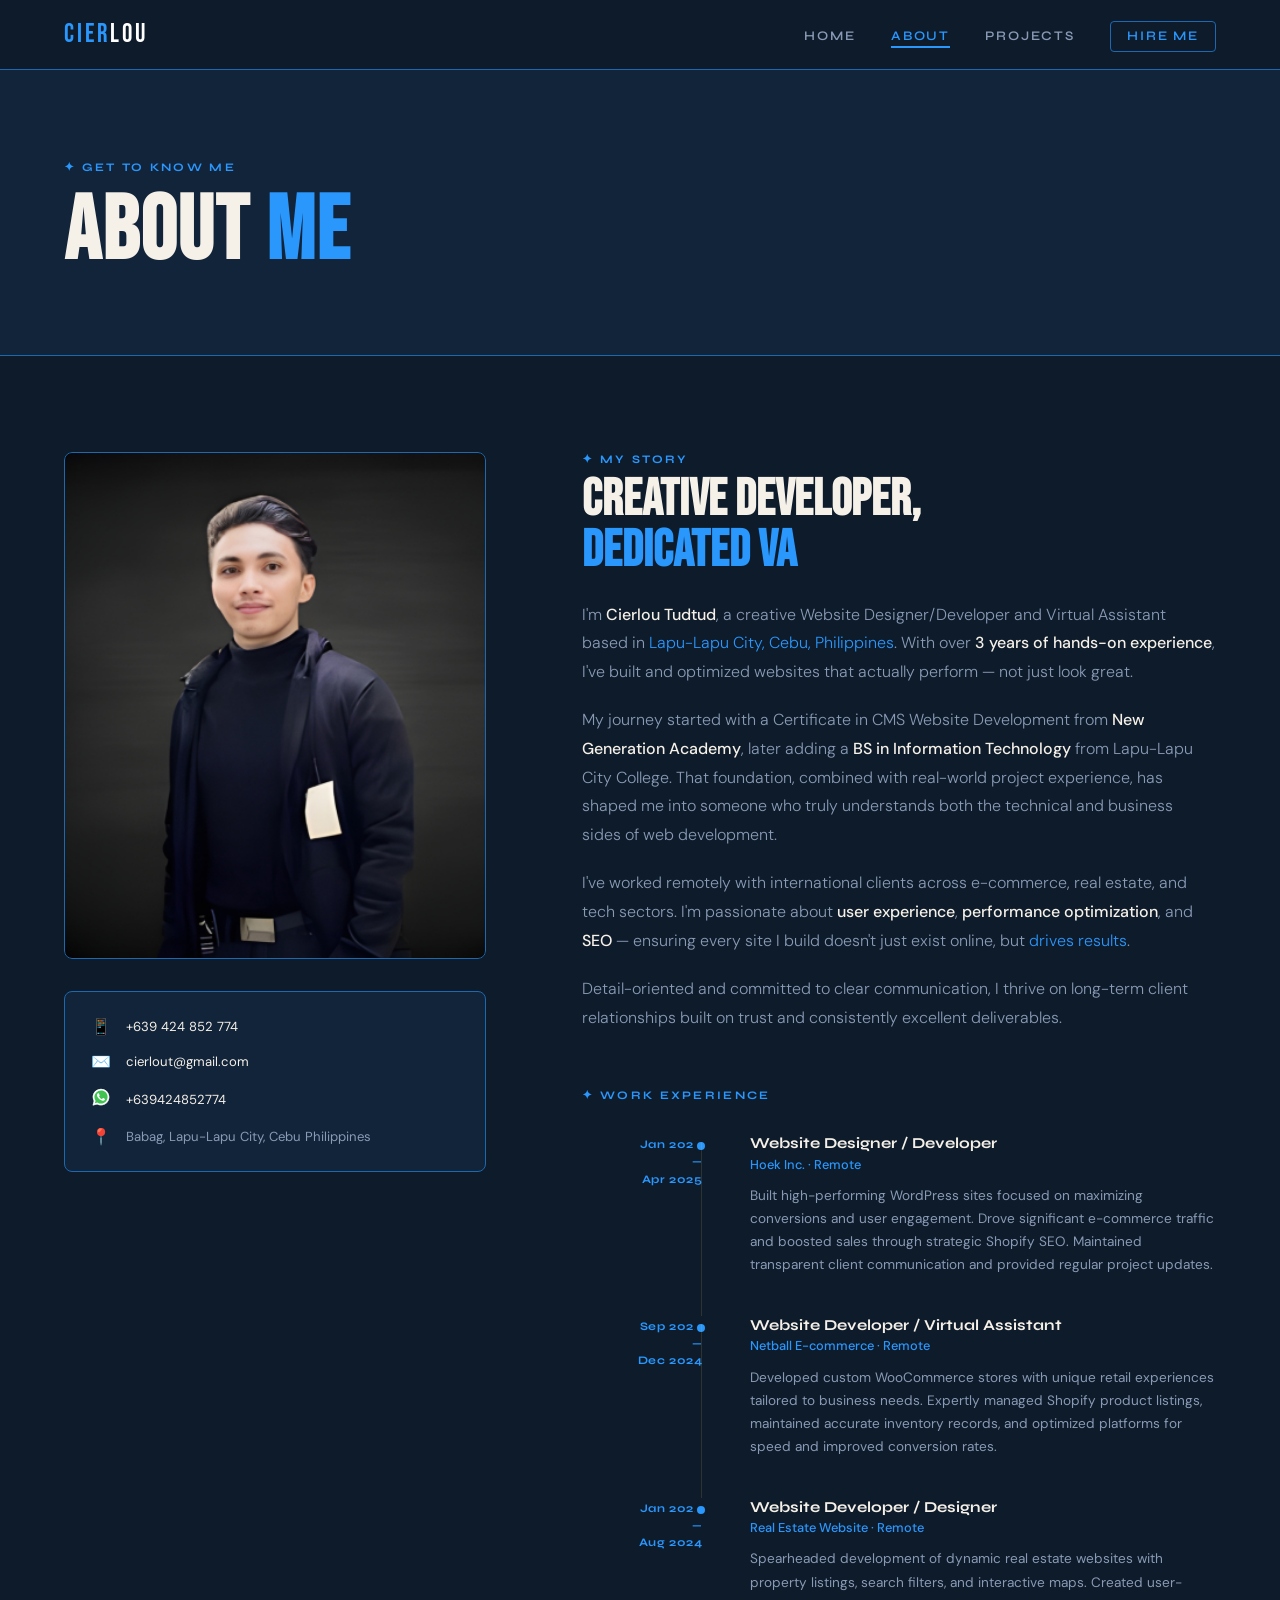
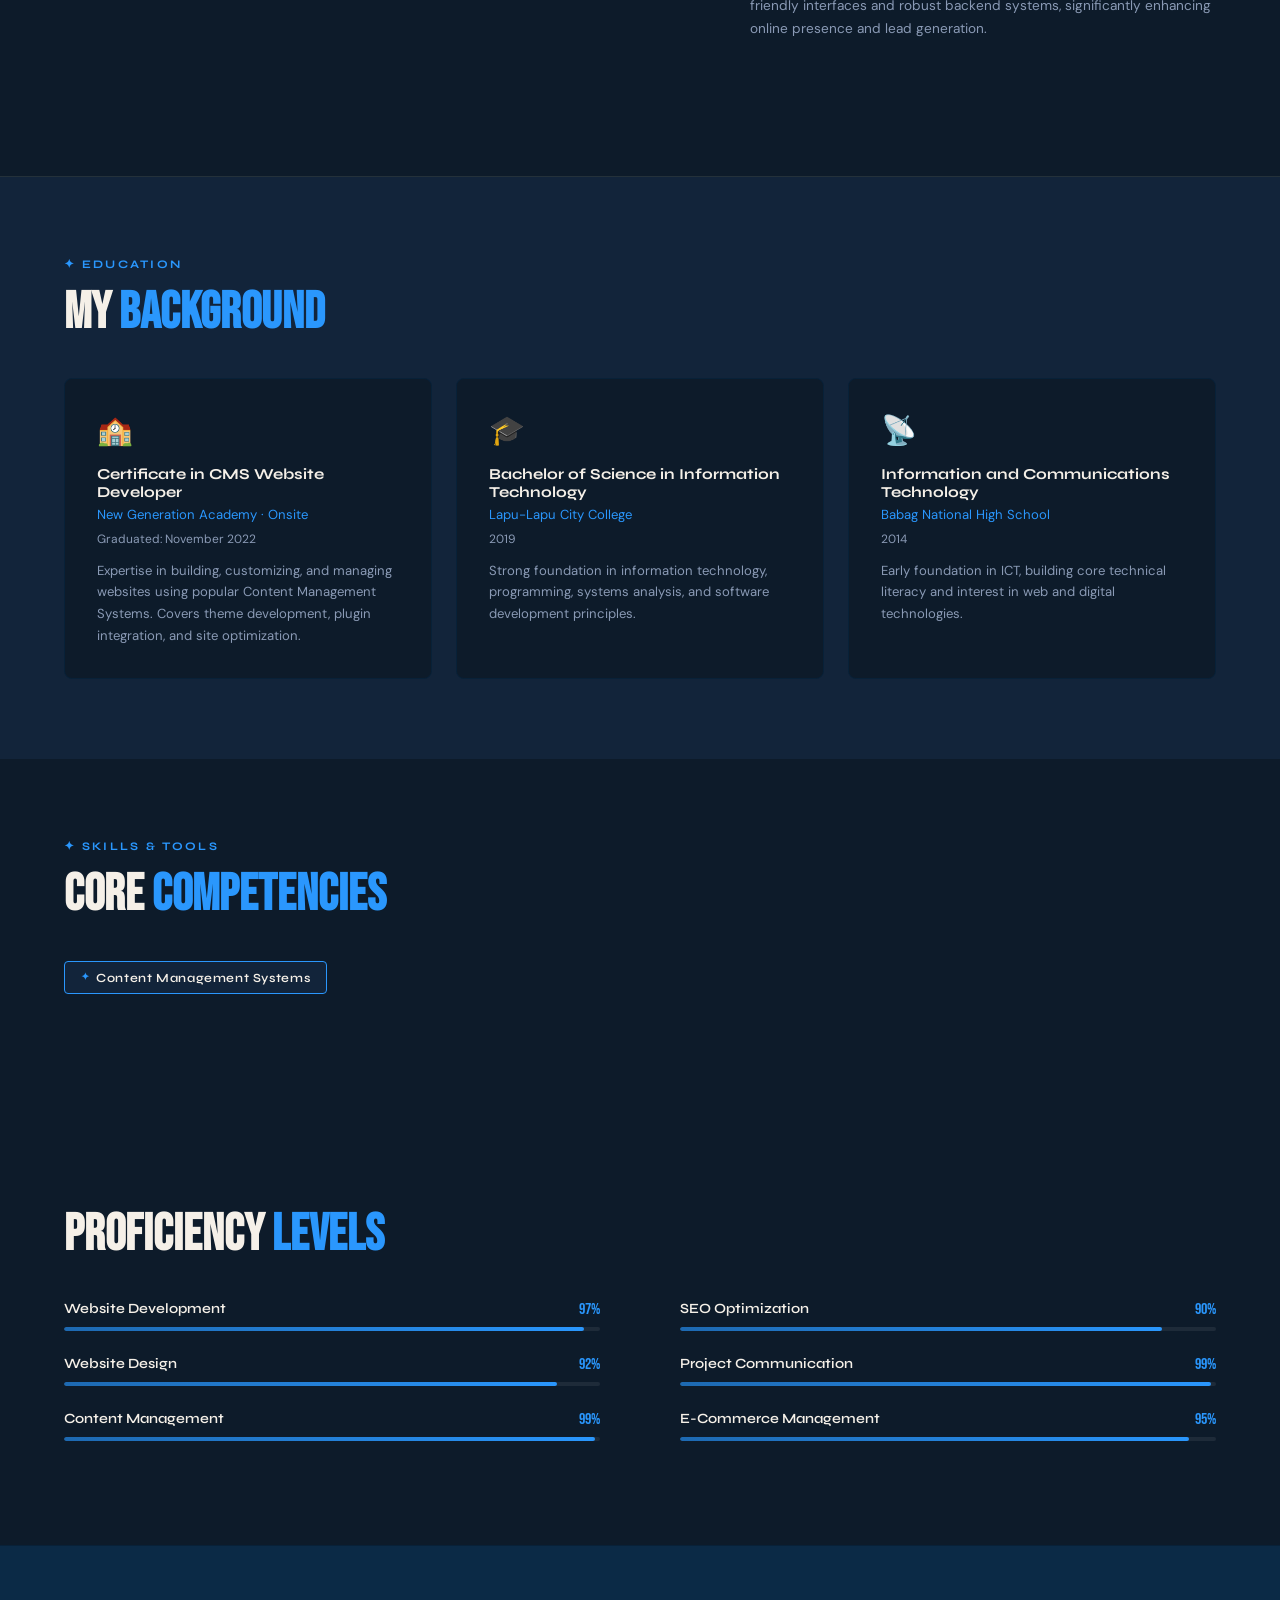
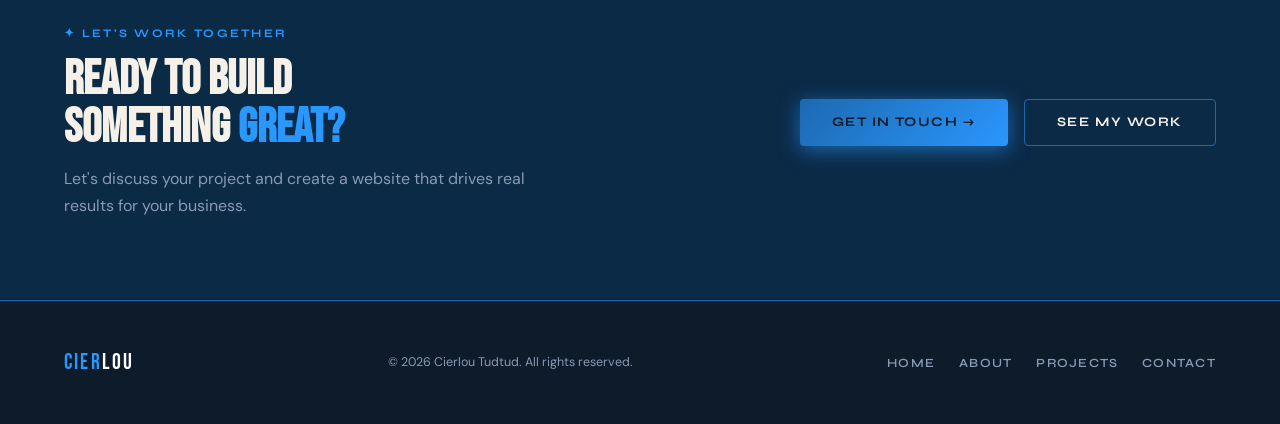
==== about.html @ 3d856446 "Add files via upload" ====
<!DOCTYPE html>
<html lang="en">
<head>
<meta charset="UTF-8"/>
<meta name="viewport" content="width=device-width, initial-scale=1.0"/>
<title>About — Cierlou Tudtud</title>
<link href="https://fonts.googleapis.com/css2?family=Bebas+Neue&family=Syne:wght@400;600;700;800&family=DM+Sans:ital,wght@0,300;0,400;0,500;1,300&display=swap" rel="stylesheet"/>
<link rel="stylesheet" href="allaccent.css">
<style>
  *,*::before,*::after{margin:0;padding:0;box-sizing:border-box;}
  html{scroll-behavior:smooth;}
  body{background:var(--navy);color:var(--light);font-family:'DM Sans',sans-serif;font-size:16px;overflow-x:hidden;}

  nav{position:fixed;top:0;left:0;right:0;z-index:100;display:flex;align-items:center;justify-content:space-between;padding:1.2rem 4rem;background:rgba(13,27,42,0.88);backdrop-filter:blur(14px);border-bottom:1px solid #1D69B1;}
  .nav-logo{font-family:'Bebas Neue',sans-serif;font-size:1.6rem;letter-spacing:0.12em;color:var(--accent);text-decoration:none;}
  .nav-logo span{color:var(--white);}
  .nav-links{display:flex;gap:2.2rem;list-style:none;}
  .nav-links a{text-decoration:none;color:var(--muted);font-family:'Syne',sans-serif;font-size:0.82rem;font-weight:600;letter-spacing:0.14em;text-transform:uppercase;transition:color 0.2s;position:relative;}
  .nav-links a::after{content:'';position:absolute;bottom:-4px;left:0;width:0;height:2px;background:var(--accent);transition:width 0.3s;}
  .nav-links a:hover{color:var(--accent);}
  .nav-links a:hover::after{width:100%;}
  .nav-links a.active{color:var(--accent);}
  .nav-links a.active::after{width:100%;}

  /* PAGE HEADER */
  .page-header{
    padding:10rem 4rem 5rem;
    background:var(--navy2);
    border-bottom:1px solid #1D69B1;
    position:relative;overflow:hidden;
  }
  .page-header::before{
    content:'';
    position:absolute;right:-2rem;top:50%;transform:translateY(-50%);
    font-family:'Bebas Neue',sans-serif;font-size:20vw;
    color:#082138;line-height:1;pointer-events:none;white-space:nowrap;
  }
  .page-header-inner{position:relative;z-index:1;}
  .section-label{font-family:'Syne',sans-serif;font-weight:700;font-size:0.72rem;letter-spacing:0.2em;text-transform:uppercase;color:var(--accent);margin-bottom:1rem;}
  .page-title{font-family:'Bebas Neue',sans-serif;font-size:clamp(3rem,7vw,6rem);line-height:0.95;letter-spacing:0.02em;}
  .page-title .accent{color:var(--accent);}
  .page-title .outline{-webkit-text-stroke:2px var(--accent);color:transparent;}

  /* ABOUT MAIN */
  .about-main{
    padding:6rem 4rem;
    display:grid;grid-template-columns:1fr 1.5fr;gap:6rem;align-items:start;
  }
  .about-sticky{position:sticky;top:8rem;}
  .about-photo-frame{
    width:100%;padding-bottom:120%;
    position:relative;
    border-radius:8px;overflow:hidden;
  }
  .about-photo-frame::before{
    content:'';position:absolute;top:-12px;left:-12px;right:12px;bottom:12px;
    border:2px solid var(--accent);border-radius:8px;opacity:0.4;z-index:0;
  }
  .about-photo-bg{
    position:absolute;inset:0;
    background:linear-gradient(145deg,var(--navy3),var(--navy2));
    border-radius:8px;
    border:1px solid #1D69B1;
    display:flex;flex-direction:column;align-items:center;justify-content:center;gap:1rem;
    background-image: url('pfpnewupdate.png');
    background-repeat: no-repeat;
    background-size: cover;
  }
  .about-initials{font-family:'Bebas Neue',sans-serif;font-size:6rem;color:var(--accent);opacity:0.6;line-height:1;}
  .about-contact-card{
    margin-top:2rem;
    background:var(--navy2);border:1px solid #1D69B1;border-radius:8px;padding:1.5rem;
  }
  .contact-row{display:flex;align-items:center;gap:0.8rem;margin-bottom:0.9rem;}
  .contact-row:last-child{margin-bottom:0;}
  .contact-icon{font-size:1rem;width:24px;text-align:center;}
  .contact-text{font-size:0.82rem;color:var(--muted);}
  .contact-text a{color:var(--light);text-decoration:none;}
  .contact-text a:hover{color:var(--accent);}

  /* ABOUT RIGHT CONTENT */
  .about-text .section-label{margin-bottom:0.5rem;}
  .about-text h2{font-family:'Bebas Neue',sans-serif;font-size:clamp(2rem,4vw,3.2rem);line-height:1;margin-bottom:1.5rem;}
  .about-text h2 .accent{color:var(--accent);}
  .about-text p{color:var(--muted);line-height:1.8;font-weight:300;margin-bottom:1.2rem;font-size:1rem;}
  .about-text p strong{color:var(--light);font-weight:500;}
  .about-text p em{color:var(--accent);font-style:normal;}

  /* EXPERIENCE TIMELINE */
  .timeline{margin-top:3.5rem;}
  .timeline-title{font-family:'Syne',sans-serif;font-weight:700;font-size:0.72rem;letter-spacing:0.2em;text-transform:uppercase;color:var(--accent);margin-bottom:2rem;}
  .timeline-item{
    display:grid;grid-template-columns:120px 1fr;gap:2rem;
    position:relative;padding-bottom:2.5rem;
  }
  .timeline-item::after{
    content:'';position:absolute;left:119px;top:8px;bottom:0;
    width:1px;background:rgba(232,197,71,0.15);
  }
  .timeline-item:last-child::after{display:none;}
  .timeline-date{
    font-family:'Syne',sans-serif;font-size:0.72rem;font-weight:700;
    color:var(--accent);text-align:right;padding-top:0.1rem;
    letter-spacing:0.05em;line-height:1.5;
  }
  .timeline-dot{
    position:absolute;left:112px;top:5px;
    width:14px;height:14px;border-radius:50%;
    background:var(--accent);border:3px solid var(--navy);
  }
  .timeline-content{padding-left:1rem;}
  .timeline-role{font-family:'Syne',sans-serif;font-weight:700;font-size:0.95rem;margin-bottom:0.2rem;}
  .timeline-company{font-size:0.8rem;color:var(--accent);margin-bottom:0.7rem;font-weight:500;}
  .timeline-desc{font-size:0.85rem;color:var(--muted);line-height:1.7;}

  /* EDUCATION */
  .education-section{
    padding:5rem 4rem;
    background:var(--navy2);
    border-top:1px solid rgba(232,197,71,0.08);
  }
  .edu-grid{display:grid;grid-template-columns:repeat(3,1fr);gap:1.5rem;margin-top:2.5rem;}
  .edu-card{
    background:var(--navy);border:1px solid #082138;
    border-radius:8px;padding:2rem;
    transition:all 0.3s;
  }
  .edu-card:hover{border-color: #1D69B1;transform:translateY(-4px);}
  .edu-icon{font-size:1.8rem;margin-bottom:1rem;}
  .edu-degree{font-family:'Syne',sans-serif;font-weight:700;font-size:0.95rem;margin-bottom:0.3rem;}
  .edu-school{font-size:0.82rem;color:var(--accent);margin-bottom:0.5rem;}
  .edu-year{font-size:0.75rem;color:var(--muted);}

  /* COMPETENCIES */
  .competencies-section{padding:5rem 4rem;}
  .comp-section-title{font-family:'Bebas Neue',sans-serif;font-size:clamp(2rem,4vw,3.2rem);line-height:1;margin-bottom:2.5rem;}
  .comp-section-title .accent{color:var(--accent);}
  .comp-grid{display:flex;flex-wrap:wrap;gap:0.75rem;}
  .comp-tag{
    display:inline-flex;align-items:center;gap:0.4rem;
    background: #12243a;
    border:1px solid #2A97FD;
    border-radius:4px;padding:0.5rem 1rem;
    font-family:'Syne',sans-serif;font-size:0.78rem;font-weight:600;
    color:var(--light);letter-spacing:0.05em;
    transition:all 0.2s;
  }
  .comp-tag:hover{background: #0d1b2a;border-color:var(--accent);color:var(--accent);}
  .comp-tag::before{content:'✦';color:var(--accent);font-size:0.6rem;}

  /* SKILLS BARS */
  .skills-about{padding:0 4rem 5rem;}
  .skills-title{font-family:'Bebas Neue',sans-serif;font-size:clamp(2rem,4vw,3.2rem);line-height:1;margin-bottom:2.5rem;}
  .skills-title .accent{color:var(--accent);}
  .skills-grid-two{display:grid;grid-template-columns:1fr 1fr;gap:2.5rem 5rem;}
  .skill-bar-wrap{margin-bottom:1.5rem;}
  .skill-bar-header{display:flex;justify-content:space-between;margin-bottom:0.5rem;}
  .skill-bar-label{font-family:'Syne',sans-serif;font-weight:600;font-size:0.88rem;}
  .skill-bar-pct{font-family:'Bebas Neue',sans-serif;font-size:1rem;color:var(--accent);}
  .skill-track{height:4px;background:rgba(255,255,255,0.07);border-radius:4px;overflow:hidden;}
  .skill-fill{height:100%;border-radius:4px;background:var(--gradient);width:0;transition:width 1.4s cubic-bezier(0.4,0,0.2,1);}

  /* CTA */
  .cta-banner {
    padding: 5rem 4rem;
    display:flex; align-items:center; justify-content:space-between; gap:3rem;
    background: linear-gradient(135deg, #0B2A46 0%, #0B2A46 100%);
    border-top:1px solid #082138;
    border-bottom:1px solid #082138;
  }
  .cta-text h2{font-family:'Bebas Neue',sans-serif;font-size:clamp(2rem,4vw,3rem);line-height:1;}
  .cta-text p{color:var(--muted);margin-top:0.8rem;max-width:500px;line-height:1.7;}

  footer{padding:3rem 4rem;display:flex;align-items:center;justify-content:space-between;background:var(--navy);border-top:1px solid #1D69B1;}
  .footer-logo{font-family:'Bebas Neue',sans-serif;font-size:1.4rem;color:var(--accent);letter-spacing:0.1em;}
  .footer-logo span{color:var(--white);}
  .footer-copy{font-size:0.78rem;color:var(--muted);}
  .footer-links{display:flex;gap:1.5rem;}
  .footer-links a{font-size:0.78rem;color:var(--muted);text-decoration:none;transition:color 0.2s;font-family:'Syne',sans-serif;font-weight:600;letter-spacing:0.1em;text-transform:uppercase;}
  .footer-links a:hover{color:var(--accent);}

  .btn-primary {
    display: inline-flex; align-items:center; gap:0.5rem;
    background: var(--gradient);
    color: var(--navy);
    font-family: 'Syne', sans-serif;
    font-weight: 700;
    font-size: 0.82rem;
    letter-spacing: 0.12em;
    text-transform: uppercase;
    padding: 0.9rem 2rem;
    border-radius: 4px;
    text-decoration: none;
    transition: all 0.2s;
    box-shadow: 0 4px 20px #1D69B1;
  }
  .btn-primary:hover { transform: translateY(-2px); box-shadow: 0 8px 30px #1D69B1; }
  .btn-outline {
    display: inline-flex; align-items:center; gap:0.5rem;
    border: 1.5px solid #1D69B1;
    color: var(--light);
    font-family: 'Syne', sans-serif;
    font-weight: 700;
    font-size: 0.82rem;
    letter-spacing: 0.12em;
    text-transform: uppercase;
    padding: 0.9rem 2rem;
    border-radius: 4px;
    text-decoration: none;
    transition: all 0.2s;
  }
  .btn-outline:hover{border-color:var(--accent);color:var(--accent);transform:translateY(-2px);}

  @media(max-width:900px){
    nav{padding:1rem 2rem;}
    .page-header{padding:8rem 2rem 3rem;}
    .about-main{grid-template-columns:1fr;padding:3rem 2rem;gap:3rem;}
    .about-sticky{position:static;}
    .education-section{padding:3rem 2rem;}
    .edu-grid{grid-template-columns:1fr;}
    .competencies-section,.skills-about{padding:3rem 2rem;}
    .skills-grid-two{grid-template-columns:1fr;}
    .cta-banner{flex-direction:column;text-align:center;padding:3rem 2rem;}
    footer{flex-direction:column;gap:1rem;text-align:center;padding:2rem;}
    .footer-links{justify-content:center;flex-wrap:wrap;}
    .timeline-item{grid-template-columns:90px 1fr;}
    .timeline-item::after{left:89px;}
    .timeline-dot{left:82px;}
  }
</style>
</head>
<body>

<nav>
  <a href="index.html" class="nav-logo">CIER<span>LOU</span></a>
  <ul class="nav-links">
    <li><a href="index.html">Home</a></li>
    <li><a href="about.html" class="active">About</a></li>
    <li><a href="projects.html">Projects</a></li>
    <li><a href="https://calendar.google.com/calendar/u/0/r/eventedit?text=Meeting+with+Cierlou&details=Let%27s+connect+via+Google+Meet&add=cierlout@gmail.com&location=Online+via+Google+Meet&pli=1" style="color:var(--accent);border:1px solid #1D69B1;padding:0.4rem 1rem;border-radius:4px;">Hire Me</a></li>
  </ul>
</nav>

<!-- PAGE HEADER -->
<div class="page-header">
  <div class="page-header-inner">
    <div class="section-label">✦ Get To Know Me</div>
    <h1 class="page-title">ABOUT <span class="accent">ME</span></h1>
  </div>
</div>

<!-- ABOUT MAIN -->
<section class="about-main">
  <!-- LEFT / STICKY -->
  <div class="about-sticky">
    <div class="about-photo-frame">
      <div class="about-photo-bg">
        
      </div>
    </div>
    <div class="about-contact-card">
      <div class="contact-row">
        <span class="contact-icon">📱</span>
        <div class="contact-text"><a href="tel:+639424852774">+639 424 852 774</a></div>
      </div>
      <div class="contact-row">
        <span class="contact-icon">✉️</span>
        <div class="contact-text"><a href="https://mail.google.com/mail/u/0/?to=cierlout@gmail.com&fs=1&tf=cm">cierlout@gmail.com</a></div>
      </div>
      <div class="contact-row">
        <span class="contact-icon"><svg xmlns="http://www.w3.org/2000/svg" x="0px" y="0px" width="20" height="20" viewBox="0 0 48 48">
<path fill="#fff" d="M4.9,43.3l2.7-9.8C5.9,30.6,5,27.3,5,24C5,13.5,13.5,5,24,5c5.1,0,9.8,2,13.4,5.6	C41,14.2,43,18.9,43,24c0,10.5-8.5,19-19,19c0,0,0,0,0,0h0c-3.2,0-6.3-0.8-9.1-2.3L4.9,43.3z"></path><path fill="#fff" d="M4.9,43.8c-0.1,0-0.3-0.1-0.4-0.1c-0.1-0.1-0.2-0.3-0.1-0.5L7,33.5c-1.6-2.9-2.5-6.2-2.5-9.6	C4.5,13.2,13.3,4.5,24,4.5c5.2,0,10.1,2,13.8,5.7c3.7,3.7,5.7,8.6,5.7,13.8c0,10.7-8.7,19.5-19.5,19.5c-3.2,0-6.3-0.8-9.1-2.3	L5,43.8C5,43.8,4.9,43.8,4.9,43.8z"></path><path fill="#cfd8dc" d="M24,5c5.1,0,9.8,2,13.4,5.6C41,14.2,43,18.9,43,24c0,10.5-8.5,19-19,19h0c-3.2,0-6.3-0.8-9.1-2.3	L4.9,43.3l2.7-9.8C5.9,30.6,5,27.3,5,24C5,13.5,13.5,5,24,5 M24,43L24,43L24,43 M24,43L24,43L24,43 M24,4L24,4C13,4,4,13,4,24	c0,3.4,0.8,6.7,2.5,9.6L3.9,43c-0.1,0.3,0,0.7,0.3,1c0.2,0.2,0.4,0.3,0.7,0.3c0.1,0,0.2,0,0.3,0l9.7-2.5c2.8,1.5,6,2.2,9.2,2.2	c11,0,20-9,20-20c0-5.3-2.1-10.4-5.8-14.1C34.4,6.1,29.4,4,24,4L24,4z"></path><path fill="#40c351" d="M35.2,12.8c-3-3-6.9-4.6-11.2-4.6C15.3,8.2,8.2,15.3,8.2,24c0,3,0.8,5.9,2.4,8.4L11,33l-1.6,5.8	l6-1.6l0.6,0.3c2.4,1.4,5.2,2.2,8,2.2h0c8.7,0,15.8-7.1,15.8-15.8C39.8,19.8,38.2,15.8,35.2,12.8z"></path><path fill="#fff" fill-rule="evenodd" d="M19.3,16c-0.4-0.8-0.7-0.8-1.1-0.8c-0.3,0-0.6,0-0.9,0	s-0.8,0.1-1.3,0.6c-0.4,0.5-1.7,1.6-1.7,4s1.7,4.6,1.9,4.9s3.3,5.3,8.1,7.2c4,1.6,4.8,1.3,5.7,1.2c0.9-0.1,2.8-1.1,3.2-2.3	c0.4-1.1,0.4-2.1,0.3-2.3c-0.1-0.2-0.4-0.3-0.9-0.6s-2.8-1.4-3.2-1.5c-0.4-0.2-0.8-0.2-1.1,0.2c-0.3,0.5-1.2,1.5-1.5,1.9	c-0.3,0.3-0.6,0.4-1,0.1c-0.5-0.2-2-0.7-3.8-2.4c-1.4-1.3-2.4-2.8-2.6-3.3c-0.3-0.5,0-0.7,0.2-1c0.2-0.2,0.5-0.6,0.7-0.8	c0.2-0.3,0.3-0.5,0.5-0.8c0.2-0.3,0.1-0.6,0-0.8C20.6,19.3,19.7,17,19.3,16z" clip-rule="evenodd"></path>
</svg></span>
        <div class="contact-text"><a href="https://api.whatsapp.com/send/?phone=639424852774&text&type=phone_number&app_absent=0">+639424852774</a></div>
      </div>
      <div class="contact-row">
        <span class="contact-icon">📍</span>
        <div class="contact-text">Babag, Lapu-Lapu City, Cebu Philippines</div>
      </div>
    </div>
  </div>

  <!-- RIGHT -->
  <div class="about-text">
    <div class="section-label">✦ My Story</div>
    <h2>CREATIVE DEVELOPER,<br><span class="accent">DEDICATED VA</span></h2>
    <p>I'm <strong>Cierlou Tudtud</strong>, a creative Website Designer/Developer and Virtual Assistant based in <em>Lapu-Lapu City, Cebu, Philippines</em>. With over <strong>3 years of hands-on experience</strong>, I've built and optimized websites that actually perform — not just look great.</p>
    <p>My journey started with a Certificate in CMS Website Development from <strong>New Generation Academy</strong>, later adding a <strong>BS in Information Technology</strong> from Lapu-Lapu City College. That foundation, combined with real-world project experience, has shaped me into someone who truly understands both the technical and business sides of web development.</p>
    <p>I've worked remotely with international clients across e-commerce, real estate, and tech sectors. I'm passionate about <strong>user experience</strong>, <strong>performance optimization</strong>, and <strong>SEO</strong> — ensuring every site I build doesn't just exist online, but <em>drives results</em>.</p>
    <p>Detail-oriented and committed to clear communication, I thrive on long-term client relationships built on trust and consistently excellent deliverables.</p>

    <!-- TIMELINE -->
    <div class="timeline">
      <div class="timeline-title">✦ Work Experience</div>

      <div class="timeline-item">
        <div class="timeline-date">Jan 2025<br>—<br>Apr 2025</div>
        <div class="timeline-dot"></div>
        <div class="timeline-content">
          <div class="timeline-role">Website Designer / Developer</div>
          <div class="timeline-company">Hoek Inc. · Remote</div>
          <div class="timeline-desc">Built high-performing WordPress sites focused on maximizing conversions and user engagement. Drove significant e-commerce traffic and boosted sales through strategic Shopify SEO. Maintained transparent client communication and provided regular project updates.</div>
        </div>
      </div>

      <div class="timeline-item">
        <div class="timeline-date">Sep 2024<br>—<br>Dec 2024</div>
        <div class="timeline-dot"></div>
        <div class="timeline-content">
          <div class="timeline-role">Website Developer / Virtual Assistant</div>
          <div class="timeline-company">Netball E-commerce · Remote</div>
          <div class="timeline-desc">Developed custom WooCommerce stores with unique retail experiences tailored to business needs. Expertly managed Shopify product listings, maintained accurate inventory records, and optimized platforms for speed and improved conversion rates.</div>
        </div>
      </div>

      <div class="timeline-item">
        <div class="timeline-date">Jan 2024<br>—<br>Aug 2024</div>
        <div class="timeline-dot"></div>
        <div class="timeline-content">
          <div class="timeline-role">Website Developer / Designer</div>
          <div class="timeline-company">Real Estate Website · Remote</div>
          <div class="timeline-desc">Spearheaded development of dynamic real estate websites with property listings, search filters, and interactive maps. Created user-friendly interfaces and robust backend systems, significantly enhancing online presence and lead generation.</div>
        </div>
      </div>
    </div>
  </div>
</section>

<!-- EDUCATION -->
<section class="education-section">
  <div class="section-label">✦ Education</div>
  <h2 style="font-family:'Bebas Neue',sans-serif;font-size:clamp(2rem,4vw,3.2rem);line-height:1;">MY <span style="color:var(--accent)">BACKGROUND</span></h2>
  <div class="edu-grid">
    <div class="edu-card">
      <div class="edu-icon">🏫</div>
      <div class="edu-degree">Certificate in CMS Website Developer</div>
      <div class="edu-school">New Generation Academy · Onsite</div>
      <div class="edu-year">Graduated: November 2022</div>
      <p style="font-size:0.82rem;color:var(--muted);margin-top:0.8rem;line-height:1.65;">Expertise in building, customizing, and managing websites using popular Content Management Systems. Covers theme development, plugin integration, and site optimization.</p>
    </div>
    <div class="edu-card">
      <div class="edu-icon">🎓</div>
      <div class="edu-degree">Bachelor of Science in Information Technology</div>
      <div class="edu-school">Lapu-Lapu City College</div>
      <div class="edu-year">2019</div>
      <p style="font-size:0.82rem;color:var(--muted);margin-top:0.8rem;line-height:1.65;">Strong foundation in information technology, programming, systems analysis, and software development principles.</p>
    </div>
    <div class="edu-card">
      <div class="edu-icon">📡</div>
      <div class="edu-degree">Information and Communications Technology</div>
      <div class="edu-school">Babag National High School</div>
      <div class="edu-year">2014</div>
      <p style="font-size:0.82rem;color:var(--muted);margin-top:0.8rem;line-height:1.65;">Early foundation in ICT, building core technical literacy and interest in web and digital technologies.</p>
    </div>
  </div>
</section>

<!-- COMPETENCIES -->
<section class="competencies-section">
  <div class="section-label">✦ Skills & Tools</div>
  <h2 class="comp-section-title">CORE <span class="accent">COMPETENCIES</span></h2>
  <div class="comp-grid">
    <span class="comp-tag">Content Management Systems</span>
    <span class="comp-tag">WordPress</span>
    <span class="comp-tag">WooCommerce</span>
    <span class="comp-tag">Shopify</span>
    <span class="comp-tag">Website Maintenance & Optimization</span>
    <span class="comp-tag">HTML / CSS / JavaScript</span>
    <span class="comp-tag">Plugin & Tool Integration</span>
    <span class="comp-tag">SEO Strategy</span>
    <span class="comp-tag">Graphic & Content Creation</span>
    <span class="comp-tag">Project & Task Management</span>
    <span class="comp-tag">Administrative Support</span>
    <span class="comp-tag">Email Marketing & Automation</span>
    <span class="comp-tag">Online Research & Data Entry</span>
    <span class="comp-tag">Basic Bookkeeping</span>
    <span class="comp-tag">Website Analytics & Reporting</span>
    <span class="comp-tag">SMM & Blog Management</span>
    <span class="comp-tag">Content Creation</span>
    <span class="comp-tag">Responsive Web Design</span>
  </div>
</section>

<!-- SKILLS BARS -->
<section class="skills-about">
  <h2 class="skills-title">PROFICIENCY <span class="accent">LEVELS</span></h2>
  <div class="skills-grid-two" id="skillsGrid">
    <div>
      <div class="skill-bar-wrap">
        <div class="skill-bar-header"><span class="skill-bar-label">Website Development</span><span class="skill-bar-pct">97%</span></div>
        <div class="skill-track"><div class="skill-fill" data-width="97"></div></div>
      </div>
      <div class="skill-bar-wrap">
        <div class="skill-bar-header"><span class="skill-bar-label">Website Design</span><span class="skill-bar-pct">92%</span></div>
        <div class="skill-track"><div class="skill-fill" data-width="92"></div></div>
      </div>
      <div class="skill-bar-wrap">
        <div class="skill-bar-header"><span class="skill-bar-label">Content Management</span><span class="skill-bar-pct">99%</span></div>
        <div class="skill-track"><div class="skill-fill" data-width="99"></div></div>
      </div>
    </div>
    <div>
      <div class="skill-bar-wrap">
        <div class="skill-bar-header"><span class="skill-bar-label">SEO Optimization</span><span class="skill-bar-pct">90%</span></div>
        <div class="skill-track"><div class="skill-fill" data-width="90"></div></div>
      </div>
      <div class="skill-bar-wrap">
        <div class="skill-bar-header"><span class="skill-bar-label">Project Communication</span><span class="skill-bar-pct">99%</span></div>
        <div class="skill-track"><div class="skill-fill" data-width="99"></div></div>
      </div>
      <div class="skill-bar-wrap">
        <div class="skill-bar-header"><span class="skill-bar-label">E-Commerce Management</span><span class="skill-bar-pct">95%</span></div>
        <div class="skill-track"><div class="skill-fill" data-width="95"></div></div>
      </div>
    </div>
  </div>
</section>

<!-- CTA -->
<section class="cta-banner">
  <div class="cta-text">
    <div class="section-label">✦ Let's Work Together</div>
    <h2>READY TO BUILD<br>SOMETHING <span style="color:var(--accent)">GREAT?</span></h2>
    <p>Let's discuss your project and create a website that drives real results for your business.</p>
  </div>
  <div style="display:flex;gap:1rem;flex-shrink:0;flex-wrap:wrap;">
    <a href="https://mail.google.com/mail/u/0/?to=cierlout@gmail.com&fs=1&tf=cm" class="btn-primary">Get In Touch →</a>
    <a href="projects.html" class="btn-outline">See My Work</a>
  </div>
</section>

<footer>
  <div class="footer-logo">CIER<span>LOU</span></div>
  <p class="footer-copy">© <span id="year"></span> Cierlou Tudtud. All rights reserved.</p>
  <div class="footer-links">
    <a href="index.html">Home</a>
    <a href="about.html">About</a>
    <a href="projects.html">Projects</a>
    <a href="https://mail.google.com/mail/u/0/?to=cierlout@gmail.com&fs=1&tf=cm">Contact</a>
  </div>
</footer>

<script>
const observer = new IntersectionObserver((entries) => {
  entries.forEach(e => {
    if(e.isIntersecting){
      e.target.querySelectorAll('.skill-fill').forEach(bar => {
        const w = bar.getAttribute('data-width');
        setTimeout(()=>{ bar.style.width = w + '%'; }, 200);
      });
    }
  });
}, {threshold:0.2});
const sg = document.getElementById('skillsGrid');
if(sg) observer.observe(sg);

const cardObs = new IntersectionObserver((entries) => {
  entries.forEach((e,i) => {
    if(e.isIntersecting){
      setTimeout(()=>{
        e.target.style.opacity='1';
        e.target.style.transform='translateY(0)';
      }, i*100);
    }
  });
},{threshold:0.1});
document.querySelectorAll('.edu-card,.comp-tag,.timeline-item').forEach(el=>{
  el.style.opacity='0';
  el.style.transform='translateY(16px)';
  el.style.transition='all 0.5s ease';
  cardObs.observe(el);
});
</script>
<script src="copyright-year.js"></script>
</body>
</html>
---- allaccent.css ----
:root {
    --navy: #0d1b2a;
    --navy2: #12243a;
    --navy3: #1a3352;
    --accent: #2A97FD;
    --accent2: #2A97FD;
    --light: #f5f0e8;
    --muted: #8a9ab5;
    --white: #ffffff;
    --gradient: linear-gradient(135deg, #1D69B1 0%, #2A97FD 100%);
  }
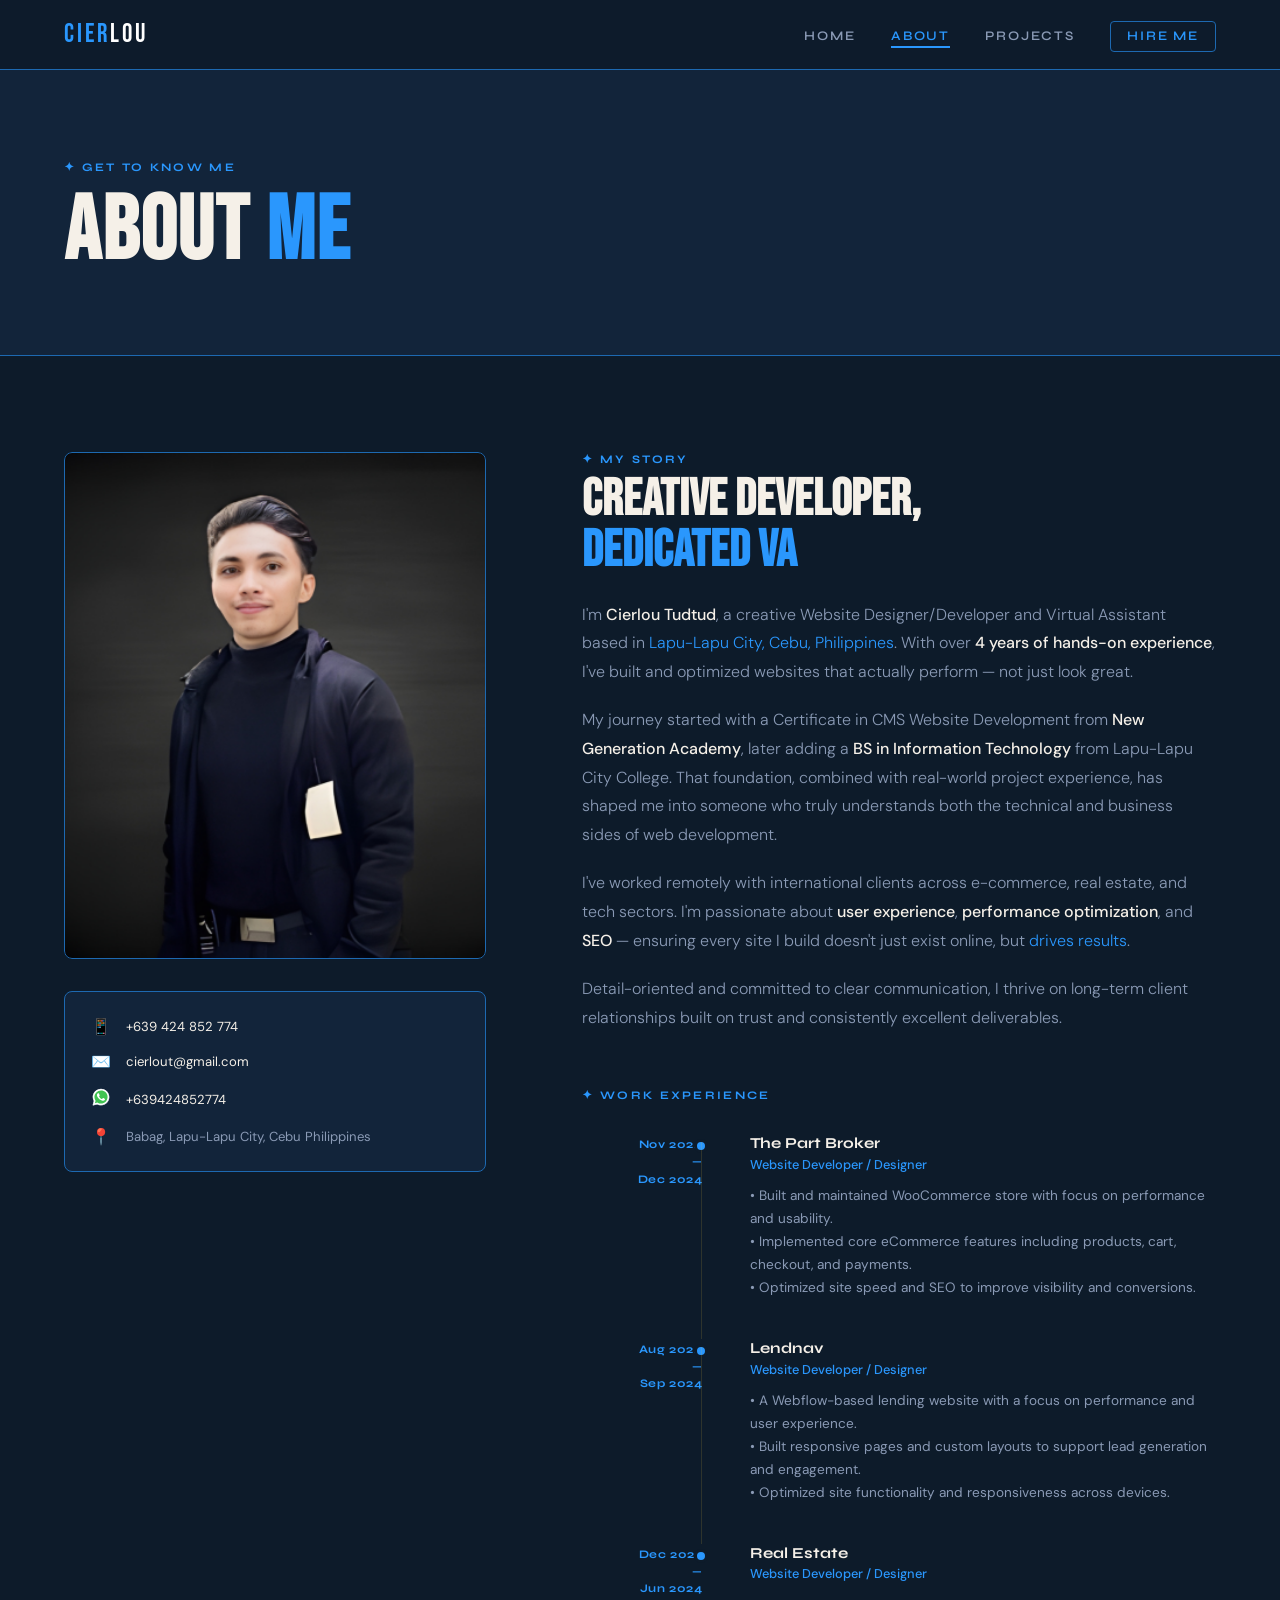
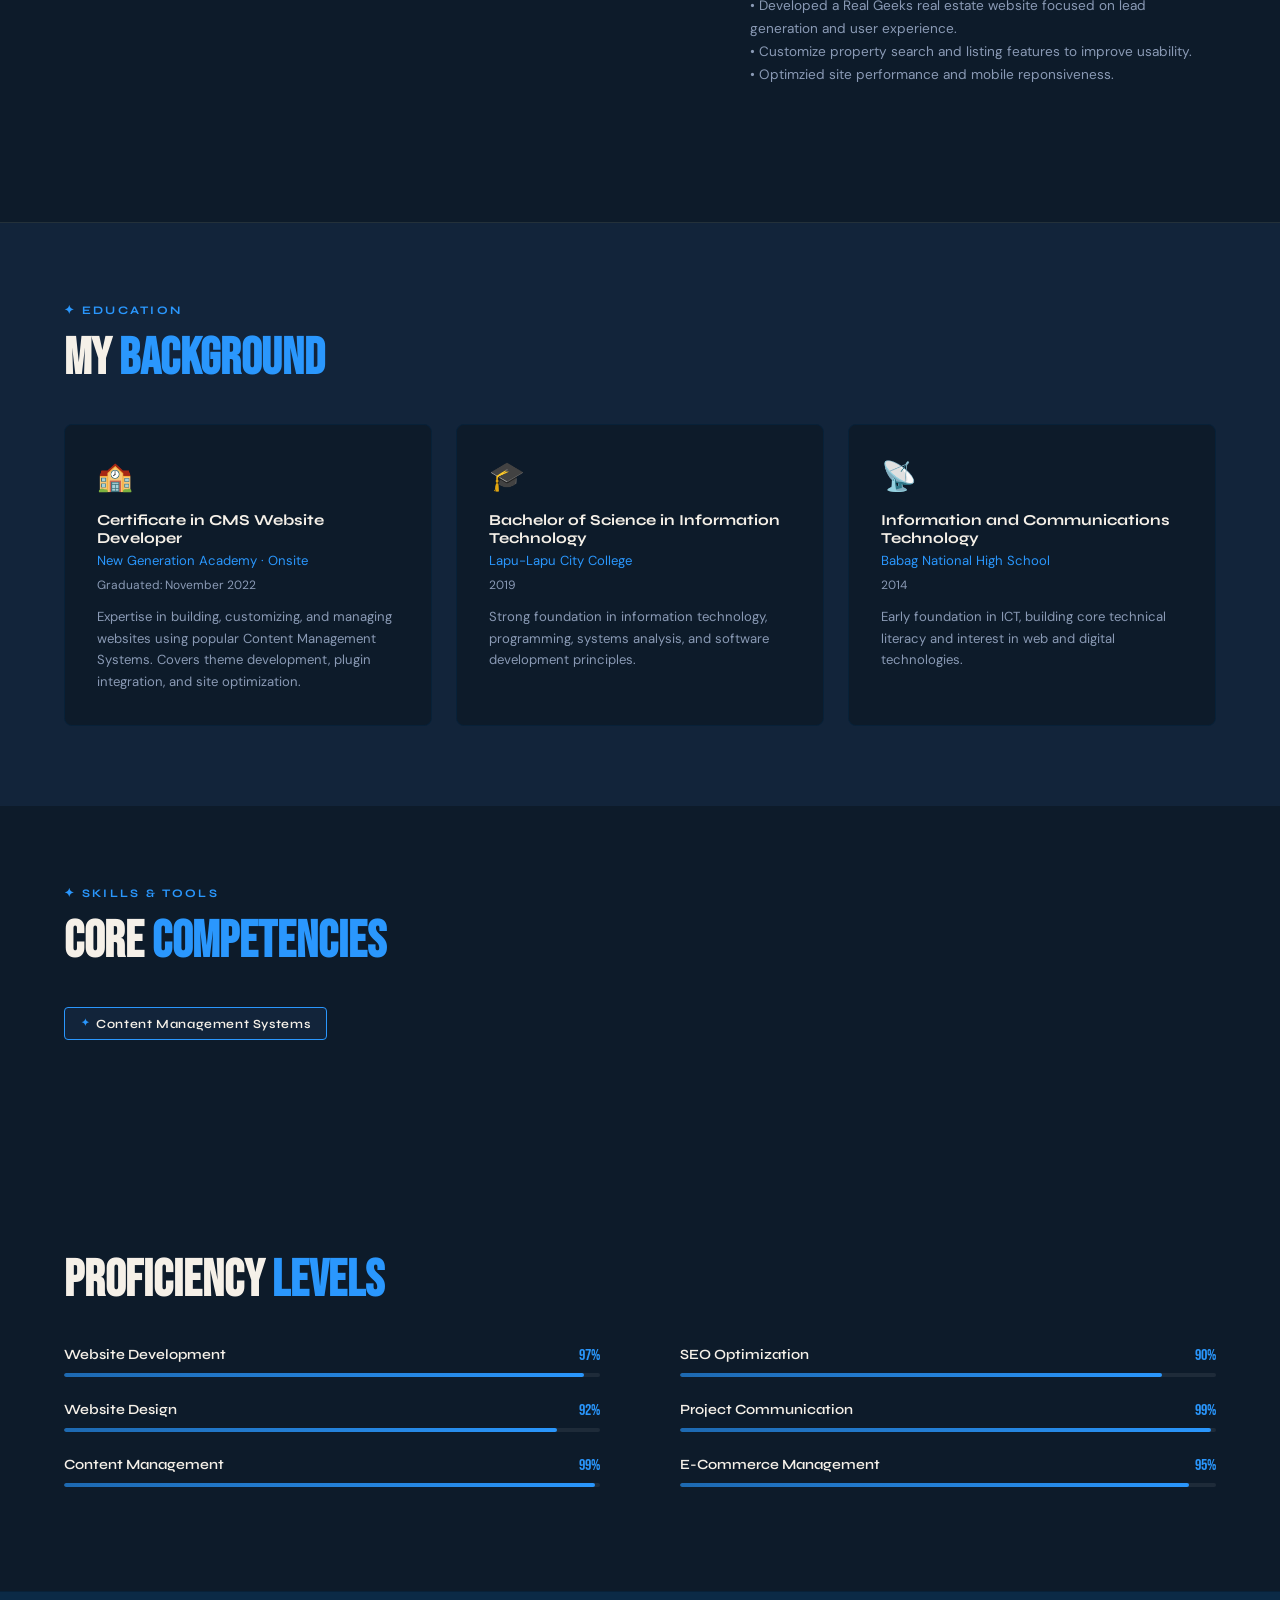
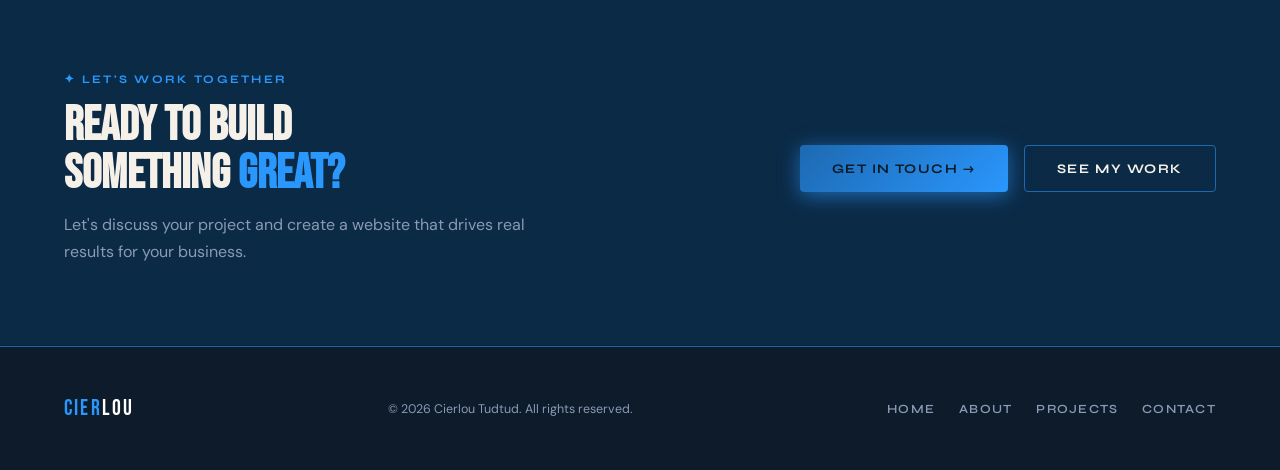
==== commit 9ce8a4ff: "Update about.html" ====
--- a/about.html
+++ b/about.html
@@ -278,13 +278,14 @@
         <div class="contact-text">Babag, Lapu-Lapu City, Cebu Philippines</div>
       </div>
     </div>
+    
   </div>
 
   <!-- RIGHT -->
   <div class="about-text">
     <div class="section-label">✦ My Story</div>
     <h2>CREATIVE DEVELOPER,<br><span class="accent">DEDICATED VA</span></h2>
-    <p>I'm <strong>Cierlou Tudtud</strong>, a creative Website Designer/Developer and Virtual Assistant based in <em>Lapu-Lapu City, Cebu, Philippines</em>. With over <strong>3 years of hands-on experience</strong>, I've built and optimized websites that actually perform — not just look great.</p>
+    <p>I'm <strong>Cierlou Tudtud</strong>, a creative Website Designer/Developer and Virtual Assistant based in <em>Lapu-Lapu City, Cebu, Philippines</em>. With over <strong>4 years of hands-on experience</strong>, I've built and optimized websites that actually perform — not just look great.</p>
     <p>My journey started with a Certificate in CMS Website Development from <strong>New Generation Academy</strong>, later adding a <strong>BS in Information Technology</strong> from Lapu-Lapu City College. That foundation, combined with real-world project experience, has shaped me into someone who truly understands both the technical and business sides of web development.</p>
     <p>I've worked remotely with international clients across e-commerce, real estate, and tech sectors. I'm passionate about <strong>user experience</strong>, <strong>performance optimization</strong>, and <strong>SEO</strong> — ensuring every site I build doesn't just exist online, but <em>drives results</em>.</p>
     <p>Detail-oriented and committed to clear communication, I thrive on long-term client relationships built on trust and consistently excellent deliverables.</p>
@@ -294,32 +295,44 @@
       <div class="timeline-title">✦ Work Experience</div>
 
       <div class="timeline-item">
-        <div class="timeline-date">Jan 2025<br>—<br>Apr 2025</div>
+        <div class="timeline-date">Nov 2024<br>—<br>Dec 2024</div>
         <div class="timeline-dot"></div>
         <div class="timeline-content">
-          <div class="timeline-role">Website Designer / Developer</div>
-          <div class="timeline-company">Hoek Inc. · Remote</div>
-          <div class="timeline-desc">Built high-performing WordPress sites focused on maximizing conversions and user engagement. Drove significant e-commerce traffic and boosted sales through strategic Shopify SEO. Maintained transparent client communication and provided regular project updates.</div>
+          <div class="timeline-role">The Part Broker</div>
+          <div class="timeline-company">Website Developer / Designer</div>
+          <div class="timeline-desc">
+            • Built and maintained WooCommerce store with focus on performance and usability.<br>
+            • Implemented core eCommerce features including products, cart, checkout, and payments.<br>
+            • Optimized site speed and SEO to improve visibility and conversions.
+          </div>
         </div>
       </div>
 
       <div class="timeline-item">
-        <div class="timeline-date">Sep 2024<br>—<br>Dec 2024</div>
+        <div class="timeline-date">Aug 2024<br>—<br>Sep 2024</div>
         <div class="timeline-dot"></div>
         <div class="timeline-content">
-          <div class="timeline-role">Website Developer / Virtual Assistant</div>
-          <div class="timeline-company">Netball E-commerce · Remote</div>
-          <div class="timeline-desc">Developed custom WooCommerce stores with unique retail experiences tailored to business needs. Expertly managed Shopify product listings, maintained accurate inventory records, and optimized platforms for speed and improved conversion rates.</div>
+          <div class="timeline-role">Lendnav</div>
+          <div class="timeline-company">Website Developer / Designer</div>
+          <div class="timeline-desc">
+            • A Webflow-based lending website with a focus on performance and user experience.<br>
+            • Built responsive pages and custom layouts to support lead generation and engagement.<br>
+            • Optimized site functionality and responsiveness across devices.
+          </div>
         </div>
       </div>
 
       <div class="timeline-item">
-        <div class="timeline-date">Jan 2024<br>—<br>Aug 2024</div>
+        <div class="timeline-date">Dec 2023<br>—<br>Jun 2024</div>
         <div class="timeline-dot"></div>
         <div class="timeline-content">
-          <div class="timeline-role">Website Developer / Designer</div>
-          <div class="timeline-company">Real Estate Website · Remote</div>
-          <div class="timeline-desc">Spearheaded development of dynamic real estate websites with property listings, search filters, and interactive maps. Created user-friendly interfaces and robust backend systems, significantly enhancing online presence and lead generation.</div>
+          <div class="timeline-role">Real Estate</div>
+          <div class="timeline-company">Website Developer / Designer</div>
+          <div class="timeline-desc">
+            • Developed a Real Geeks real estate website focused on lead generation and user experience.<br>
+            • Customize property search and listing features to improve usability.<br>
+            • Optimzied site performance and mobile reponsiveness.
+          </div>
         </div>
       </div>
     </div>
